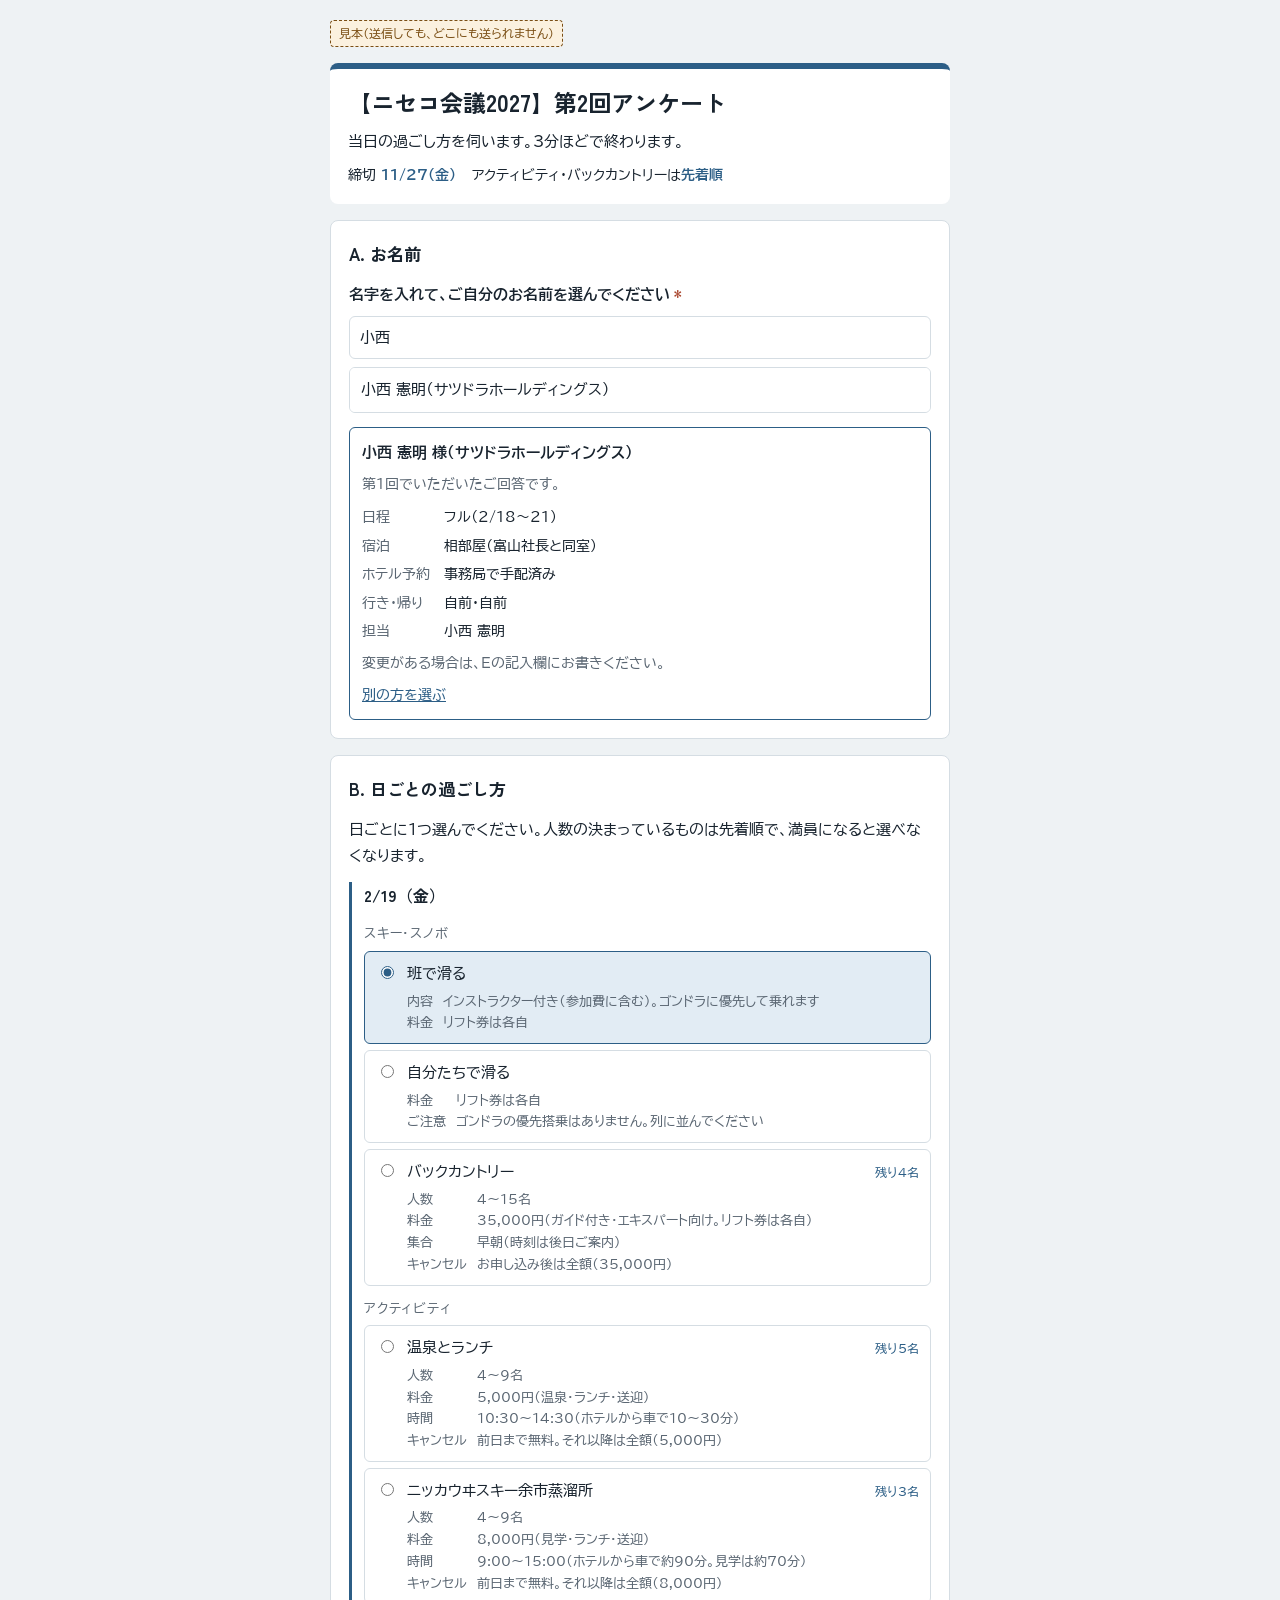
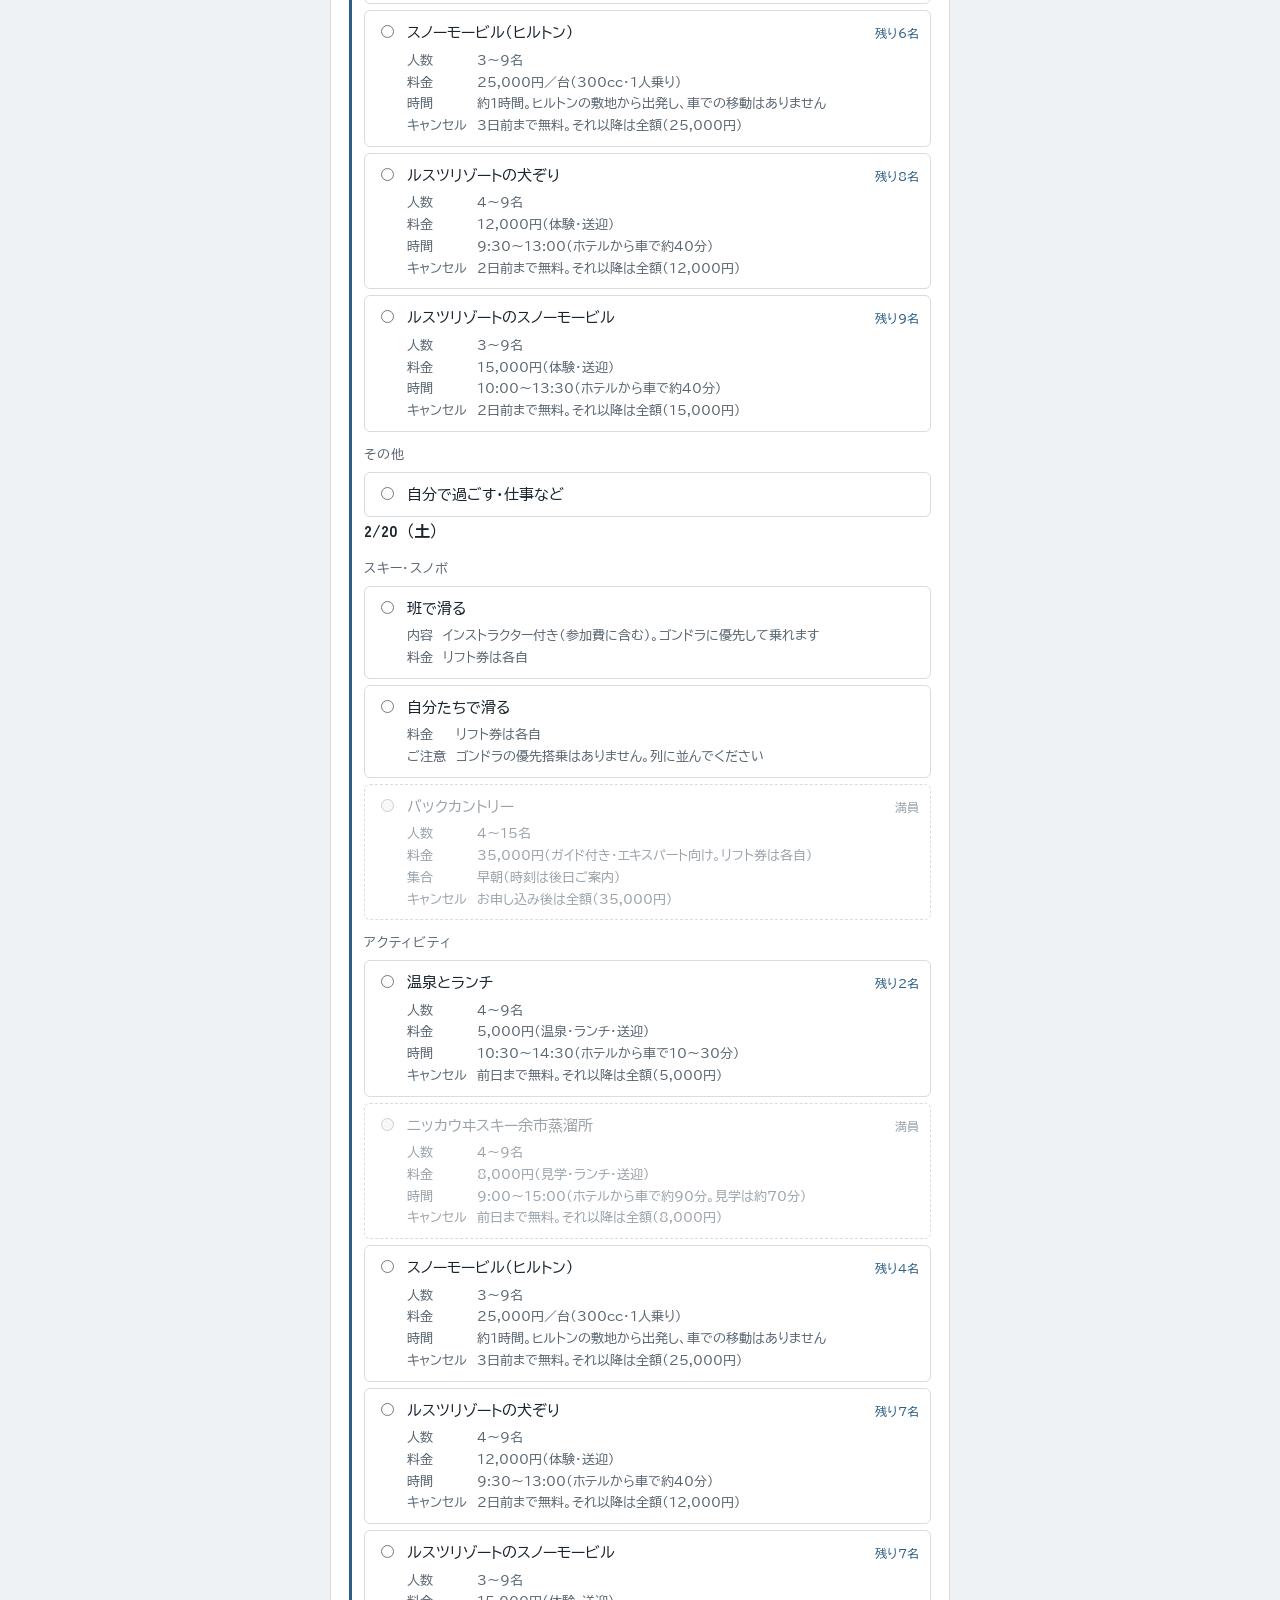
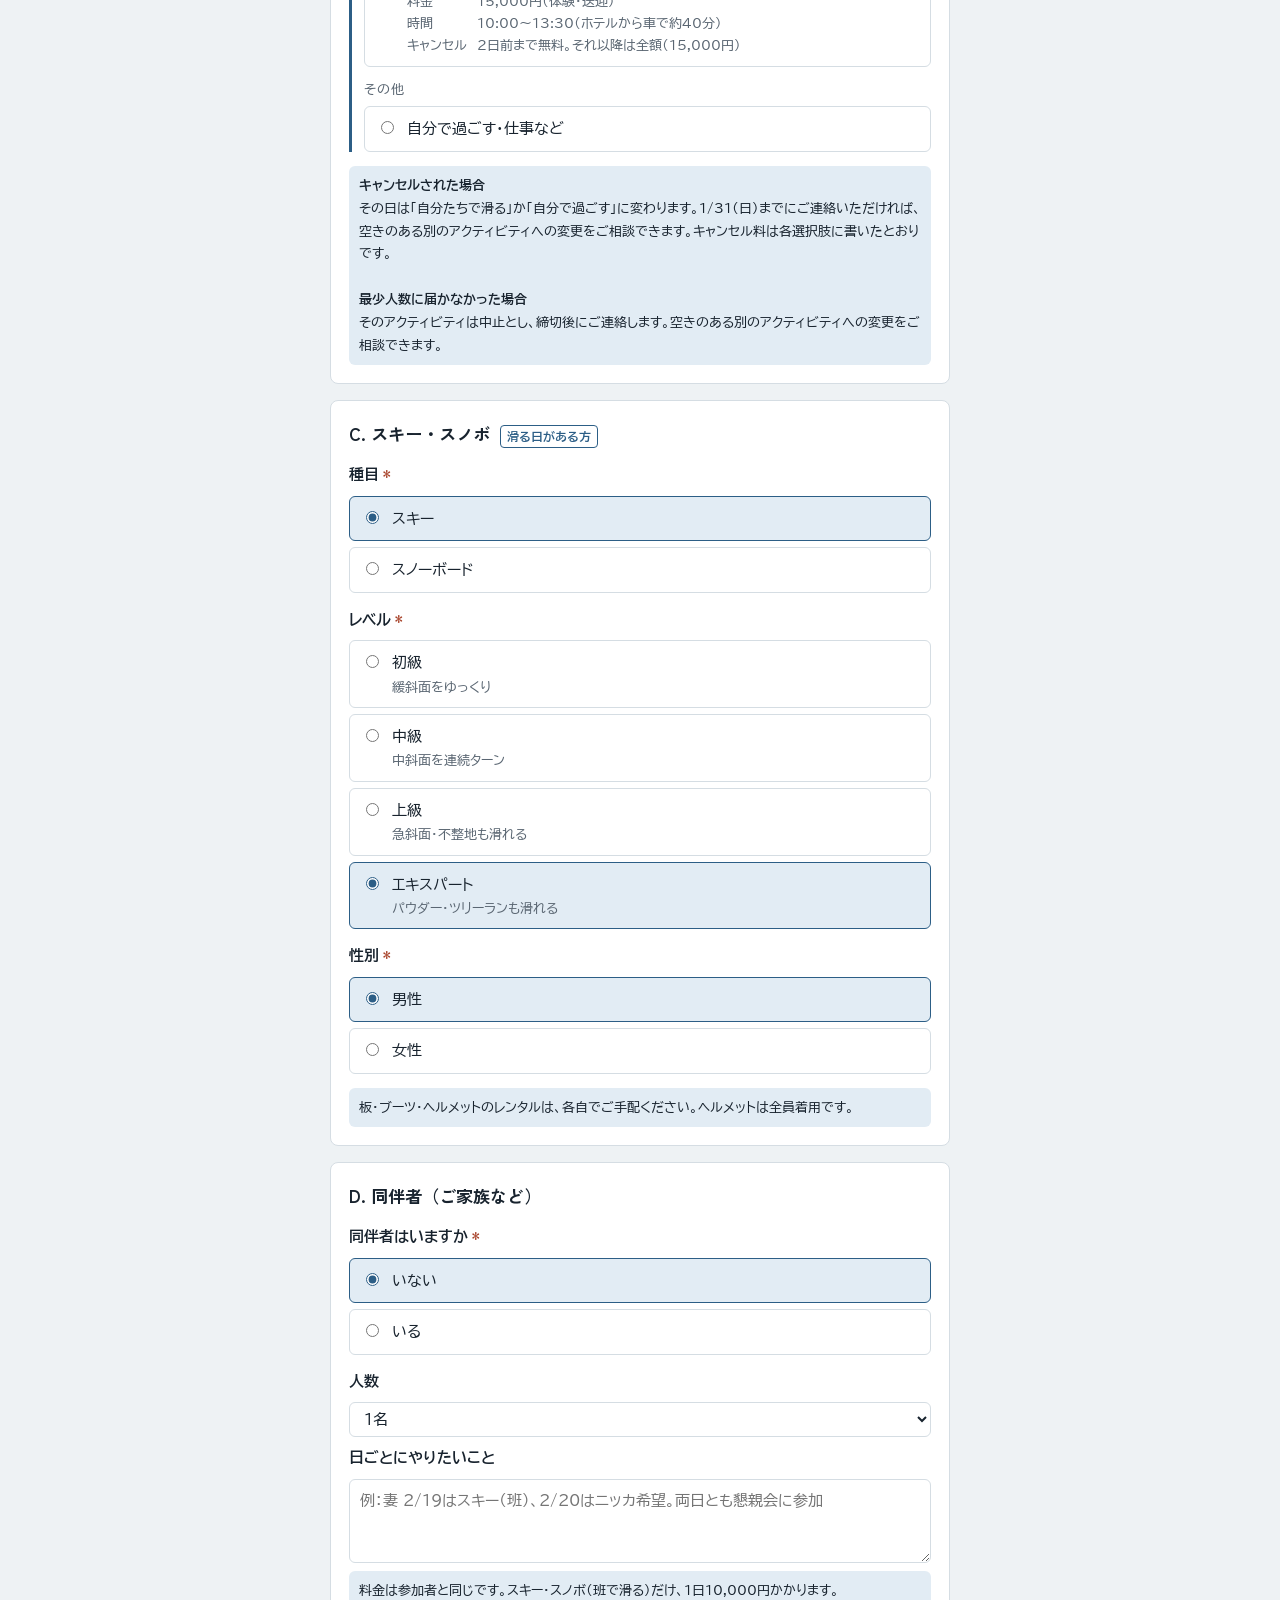
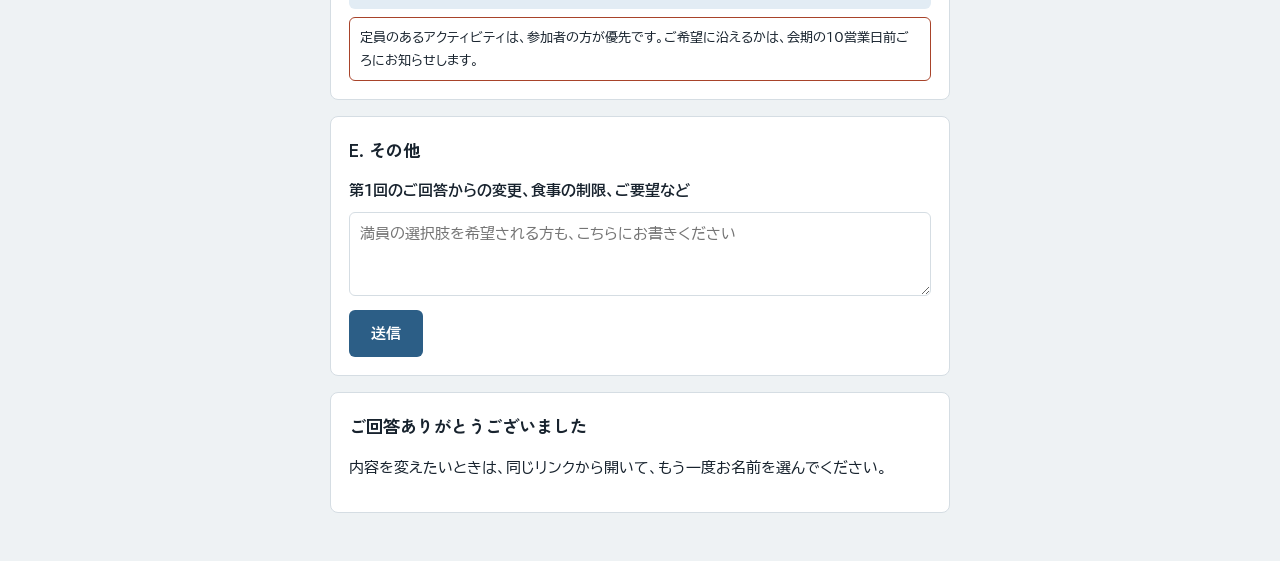
==== review-f63ba6be/index.html @ 718f4ce5 "review: 第2回アンケートの見本" ====
<!doctype html>
<html lang="ja">
<head>
<meta charset="utf-8">
<meta name="viewport" content="width=device-width,initial-scale=1,viewport-fit=cover">
<meta name="robots" content="noindex,nofollow">
<title>ニセコ会議2027 第2回アンケート試作</title>
<link rel="preconnect" href="https://fonts.googleapis.com">
<link rel="stylesheet" href="https://fonts.googleapis.com/css2?family=BIZ+UDPGothic:wght@400;700&family=Zen+Kaku+Gothic+New:wght@700;900&display=swap">
<style>
/* Layout: 1カラムのスマホ向けフォーム（メッセンジャーのリンクから開く想定） */
:root{
  --bg:#EEF2F4; --card:#FFFFFF; --ink:#18232E; --muted:#5A6672; --line:#D5DDE3;
  --accent:#2C5E86; --accent-soft:#E2ECF4; --mock:#7A4E14; --mock-soft:#FBF1DF; --full:#9AA3AB; --warn:#A8432A;
  --display:"Zen Kaku Gothic New","Hiragino Kaku Gothic ProN","Yu Gothic",sans-serif;
  --body:"BIZ UDPGothic","Hiragino Kaku Gothic ProN","Yu Gothic",Meiryo,sans-serif;
}
@media (prefers-color-scheme: dark){:root:not([data-theme="light"]){
  --bg:#10171D; --card:#18222B; --ink:#E7EDF2; --muted:#9AA8B4; --line:#2C3A46;
  --accent:#7FB0D8; --accent-soft:#1E3346; --mock:#E2B46C; --mock-soft:#2E2618; --full:#5D6872; --warn:#E58B72; color-scheme:dark}}
:root[data-theme="dark"]{
  --bg:#10171D; --card:#18222B; --ink:#E7EDF2; --muted:#9AA8B4; --line:#2C3A46;
  --accent:#7FB0D8; --accent-soft:#1E3346; --mock:#E2B46C; --mock-soft:#2E2618; --full:#5D6872; --warn:#E58B72; color-scheme:dark}
body{margin:0;background:var(--bg);color:var(--ink);font-family:var(--body);font-size:15px;line-height:1.7;
  padding-left:max(16px,env(safe-area-inset-left,0px));padding-right:max(16px,env(safe-area-inset-right,0px));padding-block:20px 48px}
.wrap{max-width:620px;margin:0 auto;display:flex;flex-direction:column;gap:16px}
h1,h2,h3{font-family:var(--display);text-wrap:balance;margin:0}
h1{font-size:1.45rem;line-height:1.35}
h2{font-size:1.08rem;display:flex;gap:10px;align-items:baseline;flex-wrap:wrap}
h2 .tag{font-family:var(--body);font-size:.78rem;color:var(--accent);border:1px solid var(--accent);border-radius:4px;padding:0 6px}
p{margin:0}
.muted{color:var(--muted);font-size:.88rem}
.badge{align-self:flex-start;font-size:.78rem;color:var(--mock);background:var(--mock-soft);border:1px dashed var(--mock);border-radius:4px;padding:2px 8px}
.head{background:var(--card);border-top:6px solid var(--accent);border-radius:8px;padding:18px 18px 16px;display:flex;flex-direction:column;gap:10px}
.facts{display:flex;flex-wrap:wrap;gap:6px 16px;font-size:.88rem}
.facts b{color:var(--accent)}
.sec{background:var(--card);border-radius:8px;padding:18px;display:flex;flex-direction:column;gap:14px;border:1px solid var(--line)}
.q{display:flex;flex-direction:column;gap:8px}
.q>label,.q>.ql{font-weight:700}
.req{color:var(--warn);margin-left:4px}
select,input[type=text],textarea{font:inherit;color:var(--ink);background:var(--card);border:1px solid var(--line);border-radius:6px;padding:8px 10px;width:100%;box-sizing:border-box}
textarea{min-height:84px;resize:vertical}
.opts{display:flex;flex-direction:column;gap:6px}
.opt{display:flex;gap:10px;align-items:flex-start;border:1px solid var(--line);border-radius:6px;padding:9px 11px;cursor:pointer}
.opt input{margin-top:5px;accent-color:var(--accent);flex:none}
.opt:has(input:checked){border-color:var(--accent);background:var(--accent-soft)}
.opt .t{display:flex;flex-direction:column;min-width:0;flex:1}
.opt .name{display:flex;justify-content:space-between;gap:10px;align-items:baseline}
.opt .s{font-size:.82rem;color:var(--muted)}
.opt dl{display:grid;grid-template-columns:max-content 1fr;gap:0 10px;margin:4px 0 0;font-size:.8rem;color:var(--muted);font-variant-numeric:tabular-nums}
.opt dt{white-space:nowrap} .opt dd{margin:0}
.opt.full{color:var(--full);cursor:not-allowed;border-style:dashed}
.opt.full .s,.opt.full dl{color:var(--full)}
.left{font-variant-numeric:tabular-nums;font-size:.78rem;color:var(--accent);white-space:nowrap}
.full .left{color:var(--full)}
.grp{font-size:.8rem;color:var(--muted);letter-spacing:.06em;margin-top:6px}
.day{border-left:3px solid var(--accent);padding-left:12px;display:flex;flex-direction:column;gap:8px}
.day h3{font-size:1rem}
.note{font-size:.84rem;background:var(--accent-soft);border-radius:6px;padding:8px 10px}
.note.warn{background:transparent;border:1px solid var(--warn)}
.sugg{display:flex;flex-direction:column;border:1px solid var(--line);border-radius:6px;overflow:hidden}
.sugg button{font:inherit;text-align:left;background:var(--card);color:var(--ink);border:0;border-bottom:1px solid var(--line);padding:9px 11px;cursor:pointer}
.sugg button:last-child{border-bottom:0}
.sugg button:hover{background:var(--accent-soft)}
.card1{border:1px solid var(--accent);border-radius:6px;padding:12px;display:flex;flex-direction:column;gap:8px}
.card1 dl{display:grid;grid-template-columns:max-content 1fr;gap:4px 14px;margin:0;font-size:.9rem}
.card1 dt{color:var(--muted)} .card1 dd{margin:0}
.btn{font:inherit;font-weight:700;background:var(--accent);color:var(--card);border:0;border-radius:6px;padding:11px 22px;cursor:pointer;align-self:flex-start}
.link{font:inherit;font-size:.85rem;background:none;border:0;color:var(--accent);text-decoration:underline;padding:0;cursor:pointer;align-self:flex-start}
.btn:focus-visible,.link:focus-visible,.sugg button:focus-visible,.opt:focus-within{outline:2px solid var(--accent);outline-offset:2px}
.done ul{margin:0;padding-left:1.2em}
</style>

</head>
<body>
<div class="wrap">
<span class="badge">見本（送信しても、どこにも送られません）</span>

<form id="f" novalidate class="wrap" style="width:100%">

  <header class="head">
    <h1>【ニセコ会議2027】第2回アンケート</h1>
    <p>当日の過ごし方を伺います。3分ほどで終わります。</p>
    <div class="facts">
      <span>締切 <b>11/27（金）</b></span>
      <span>アクティビティ・バックカントリーは<b>先着順</b></span>
    </div>
  </header>

  <!-- A -->
  <section class="sec" aria-labelledby="hA">
    <h2 id="hA">A. お名前</h2>
    <div class="q" id="findBox">
      <label for="whoq">名字を入れて、ご自分のお名前を選んでください<span class="req">*</span></label>
      <input type="text" id="whoq" value="小西" autocomplete="off">
      <div class="sugg" id="sugg">
        <button type="button" id="pickMe">小西 憲明（サツドラホールディングス）</button>
      </div>
    </div>
    <div class="card1" id="me" hidden>
      <strong>小西 憲明 様（サツドラホールディングス）</strong>
      <p class="muted">第1回でいただいたご回答です。</p>
      <dl>
        <dt>日程</dt><dd>フル（2/18〜21）</dd>
        <dt>宿泊</dt><dd>相部屋（富山社長と同室）</dd>
        <dt>ホテル予約</dt><dd>事務局で手配済み</dd>
        <dt>行き・帰り</dt><dd>自前・自前</dd>
        <dt>担当</dt><dd>小西 憲明</dd>
      </dl>
      <p class="muted">変更がある場合は、Eの記入欄にお書きください。</p>
      <button type="button" class="link" id="notMe">別の方を選ぶ</button>
    </div>
  </section>

  <!-- B -->
  <section class="sec" aria-labelledby="hB">
    <h2 id="hB">B. 日ごとの過ごし方</h2>
    <p>日ごとに1つ選んでください。人数の決まっているものは先着順で、満員になると選べなくなります。</p>
    <div id="days"></div>
    <div class="note">
      <strong>キャンセルされた場合</strong><br>
      その日は「自分たちで滑る」か「自分で過ごす」に変わります。1/31（日）までにご連絡いただければ、空きのある別のアクティビティへの変更をご相談できます。キャンセル料は各選択肢に書いたとおりです。<br><br><strong>最少人数に届かなかった場合</strong><br>そのアクティビティは中止とし、締切後にご連絡します。空きのある別のアクティビティへの変更をご相談できます。
    </div>
  </section>

  <!-- C -->
  <section class="sec" id="secC" aria-labelledby="hC">
    <h2 id="hC">C. スキー・スノボ <span class="tag">滑る日がある方</span></h2>
    <div class="q">
      <span class="ql" id="ql-kind">種目<span class="req">*</span></span>
      <div class="opts" role="radiogroup" aria-labelledby="ql-kind">
        <label class="opt"><input type="radio" name="kind" checked><span class="t">スキー</span></label>
        <label class="opt"><input type="radio" name="kind"><span class="t">スノーボード</span></label>
      </div>
    </div>
    <div class="q">
      <span class="ql" id="ql-lv">レベル<span class="req">*</span></span>
      <div class="opts" role="radiogroup" aria-labelledby="ql-lv">
        <label class="opt"><input type="radio" name="lv"><span class="t">初級<span class="s">緩斜面をゆっくり</span></span></label>
        <label class="opt"><input type="radio" name="lv"><span class="t">中級<span class="s">中斜面を連続ターン</span></span></label>
        <label class="opt"><input type="radio" name="lv"><span class="t">上級<span class="s">急斜面・不整地も滑れる</span></span></label>
        <label class="opt"><input type="radio" name="lv" checked><span class="t">エキスパート<span class="s">パウダー・ツリーランも滑れる</span></span></label>
      </div>
    </div>
    <div class="q">
      <span class="ql" id="ql-sex">性別<span class="req">*</span></span>
      <div class="opts" role="radiogroup" aria-labelledby="ql-sex">
        <label class="opt"><input type="radio" name="sex" checked><span class="t">男性</span></label>
        <label class="opt"><input type="radio" name="sex"><span class="t">女性</span></label>
      </div>
    </div>
    <p class="note">板・ブーツ・ヘルメットのレンタルは、各自でご手配ください。ヘルメットは全員着用です。</p>
  </section>

  <!-- D -->
  <section class="sec" aria-labelledby="hD">
    <h2 id="hD">D. 同伴者（ご家族など）</h2>
    <div class="q">
      <span class="ql" id="ql-fam">同伴者はいますか<span class="req">*</span></span>
      <div class="opts" role="radiogroup" aria-labelledby="ql-fam">
        <label class="opt"><input type="radio" name="fam" value="no" checked><span class="t">いない</span></label>
        <label class="opt"><input type="radio" name="fam" value="yes"><span class="t">いる</span></label>
      </div>
    </div>
    <div id="famBox" class="q" hidden>
      <label for="famN">人数</label>
      <select id="famN"><option>1名</option><option>2名</option><option>3名以上</option></select>
      <label for="famWish">日ごとにやりたいこと</label>
      <textarea id="famWish" placeholder="例：妻 2/19はスキー（班）、2/20はニッカ希望。両日とも懇親会に参加"></textarea>
      <div class="note">料金は参加者と同じです。スキー・スノボ（班で滑る）だけ、1日10,000円かかります。</div>
      <div class="note warn">定員のあるアクティビティは、参加者の方が優先です。ご希望に沿えるかは、会期の10営業日前ごろにお知らせします。</div>
    </div>
  </section>

  <!-- E -->
  <section class="sec" aria-labelledby="hE">
    <h2 id="hE">E. その他</h2>
    <div class="q">
      <label for="memo">第1回のご回答からの変更、食事の制限、ご要望など</label>
      <textarea id="memo" placeholder="満員の選択肢を希望される方も、こちらにお書きください"></textarea>
    </div>
    <button class="btn" type="submit">送信</button>
  </section>

  <section class="sec done" id="done" hidden aria-live="polite">
    <h2>ご回答ありがとうございました</h2>
    <p>内容を変えたいときは、同じリンクから開いて、もう一度お名前を選んでください。</p>
    <ul id="sum"></ul>
  </section>

</form>
</div>

<script>
(function(){
  const ACT=[
    {id:'team',g:'スキー・スノボ',t:'班で滑る',ski:true,info:[['内容','インストラクター付き（参加費に含む）。ゴンドラに優先して乗れます'],['料金','リフト券は各自']]},
    {id:'self',g:'スキー・スノボ',t:'自分たちで滑る',ski:true,info:[['料金','リフト券は各自'],['ご注意','ゴンドラの優先搭乗はありません。列に並んでください']]},
    {id:'bc',g:'スキー・スノボ',t:'バックカントリー',cap:15,min:4,ski:true,info:[['料金','35,000円（ガイド付き・エキスパート向け。リフト券は各自）'],['集合','早朝（時刻は後日ご案内）'],['キャンセル','お申し込み後は全額（35,000円）']]},
    {id:'onsen',g:'アクティビティ',t:'温泉とランチ',cap:9,min:4,info:[['料金','5,000円（温泉・ランチ・送迎）'],['時間','10:30〜14:30（ホテルから車で10〜30分）'],['キャンセル','前日まで無料。それ以降は全額（5,000円）']]},
    {id:'nikka',g:'アクティビティ',t:'ニッカウヰスキー余市蒸溜所',cap:9,min:4,info:[['料金','8,000円（見学・ランチ・送迎）'],['時間','9:00〜15:00（ホテルから車で約90分。見学は約70分）'],['キャンセル','前日まで無料。それ以降は全額（8,000円）']]},
    {id:'sm',g:'アクティビティ',t:'スノーモービル（ヒルトン）',cap:9,min:3,info:[['料金','25,000円／台（300cc・1人乗り）'],['時間','約1時間。ヒルトンの敷地から出発し、車での移動はありません'],['キャンセル','3日前まで無料。それ以降は全額（25,000円）']]},
    {id:'dog',g:'アクティビティ',t:'ルスツリゾートの犬ぞり',cap:9,min:4,info:[['料金','12,000円（体験・送迎）'],['時間','9:30〜13:00（ホテルから車で約40分）'],['キャンセル','2日前まで無料。それ以降は全額（12,000円）']]},
    {id:'rsm',g:'アクティビティ',t:'ルスツリゾートのスノーモービル',cap:9,min:3,info:[['料金','15,000円（体験・送迎）'],['時間','10:00〜13:30（ホテルから車で約40分）'],['キャンセル','2日前まで無料。それ以降は全額（15,000円）']]},
    {id:'free',g:'その他',t:'自分で過ごす・仕事など',info:[]}
  ];
  // 見本として表示する申込人数（実際は申し込みのたびに数え直す）
  const TAKEN={'19':{bc:11,onsen:4,nikka:6,sm:3,dog:1,rsm:0},'20':{bc:15,onsen:7,nikka:9,sm:5,dog:2,rsm:2}};
  const DAYS={'19':'2/19（金）','20':'2/20（土）'};
  const pick={'19':'team','20':'bc'};
  const esc=s=>s.replace(/[&<>"]/g,c=>({'&':'&amp;','<':'&lt;','>':'&gt;','"':'&quot;'}[c]));
  const daysEl=document.getElementById('days');

  function render(){
    daysEl.innerHTML='';
    ['19','20'].forEach(d=>{
      const box=document.createElement('div');box.className='day';
      box.innerHTML='<h3>'+DAYS[d]+'</h3>';
      const opts=document.createElement('div');opts.className='opts';opts.setAttribute('role','radiogroup');opts.setAttribute('aria-label',DAYS[d]+'の過ごし方');
      let last='';
      ACT.forEach(a=>{
        if(a.g!==last){const g=document.createElement('div');g.className='grp';g.textContent=a.g;opts.appendChild(g);last=a.g;}
        const left=a.cap?a.cap-(TAKEN[d][a.id]||0):null;
        const full=left!==null&&left<=0;
        if(full&&pick[d]===a.id)pick[d]='team';
        const l=document.createElement('label');l.className='opt'+(full?' full':'');
        l.innerHTML='<input type="radio" name="day'+d+'" id="d'+d+'-'+a.id+'" value="'+a.id+'"'+(full?' disabled':'')+(pick[d]===a.id?' checked':'')+'>'+
          '<span class="t"><span class="name"><span>'+esc(a.t)+'</span>'+(a.cap?'<span class="left">'+(full?'満員':'残り'+left+'名')+'</span>':'')+'</span>'+
          ((a.info.length||a.cap)?'<dl>'+(a.cap?'<dt>人数</dt><dd>'+a.min+'〜'+a.cap+'名</dd>':'')+a.info.map(([k,v])=>'<dt>'+k+'</dt><dd>'+esc(v)+'</dd>').join('')+'</dl>':'')+'</span>';
        opts.appendChild(l);
      });
      box.appendChild(opts);daysEl.appendChild(box);
    });
    daysEl.querySelectorAll('input').forEach(i=>i.addEventListener('change',e=>{pick[e.target.name.slice(3)]=e.target.value;skiRule();}));
    skiRule();
  }
  function skiRule(){
    const any=['19','20'].some(d=>ACT.find(a=>a.id===pick[d]).ski);
    document.getElementById('secC').hidden=!any;
  }
  document.querySelectorAll('input[name=fam]').forEach(i=>i.addEventListener('change',()=>{
    document.getElementById('famBox').hidden=document.querySelector('input[name=fam]:checked').value!=='yes';}));

  const findBox=document.getElementById('findBox'),me=document.getElementById('me');
  document.getElementById('pickMe').addEventListener('click',()=>{findBox.hidden=true;me.hidden=false;});
  document.getElementById('notMe').addEventListener('click',()=>{findBox.hidden=false;me.hidden=true;});
  document.getElementById('whoq').addEventListener('input',e=>{
    document.getElementById('sugg').hidden=!'小西'.startsWith(e.target.value.trim())||!e.target.value.trim();});

  document.getElementById('f').addEventListener('submit',e=>{
    e.preventDefault();
    const sum=document.getElementById('sum');sum.innerHTML='';
    const add=t=>{const li=document.createElement('li');li.textContent=t;sum.appendChild(li);};
    add('お名前：'+(me.hidden?'（未選択）':'小西 憲明（サツドラホールディングス）'));
    ['19','20'].forEach(d=>add(DAYS[d]+'：'+ACT.find(a=>a.id===pick[d]).t));
    if(!document.getElementById('secC').hidden){
      const t=n=>{const c=document.querySelector('input[name='+n+']:checked');return c?c.closest('label').querySelector('.t').firstChild.textContent:'未選択';};
      add('スキー・スノボ：'+t('kind')+'・'+t('lv')+'・'+t('sex'));
    }
    add('同伴者：'+(document.querySelector('input[name=fam]:checked').value==='yes'?document.getElementById('famN').value:'なし'));
    const done=document.getElementById('done');done.hidden=false;done.scrollIntoView({behavior:'smooth',block:'start'});
  });
  render();
})();
</script>

</body>
</html>
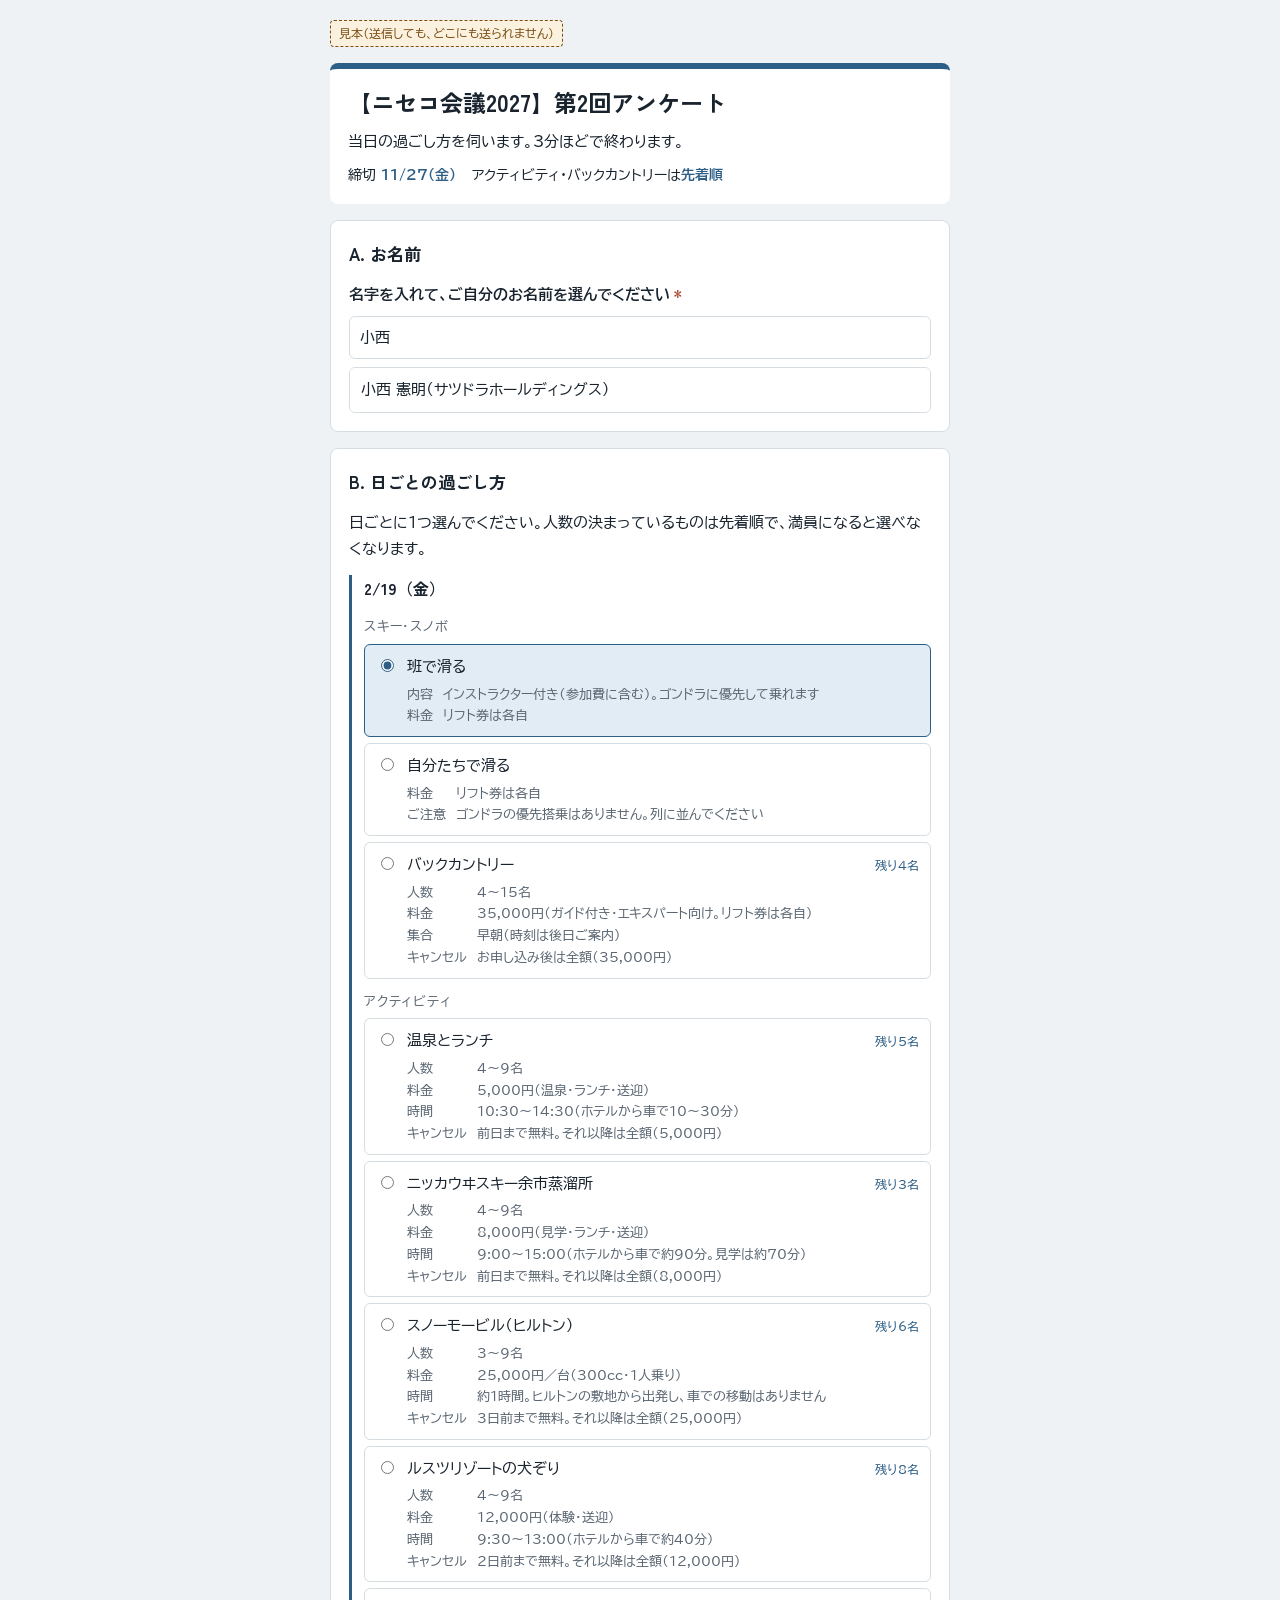
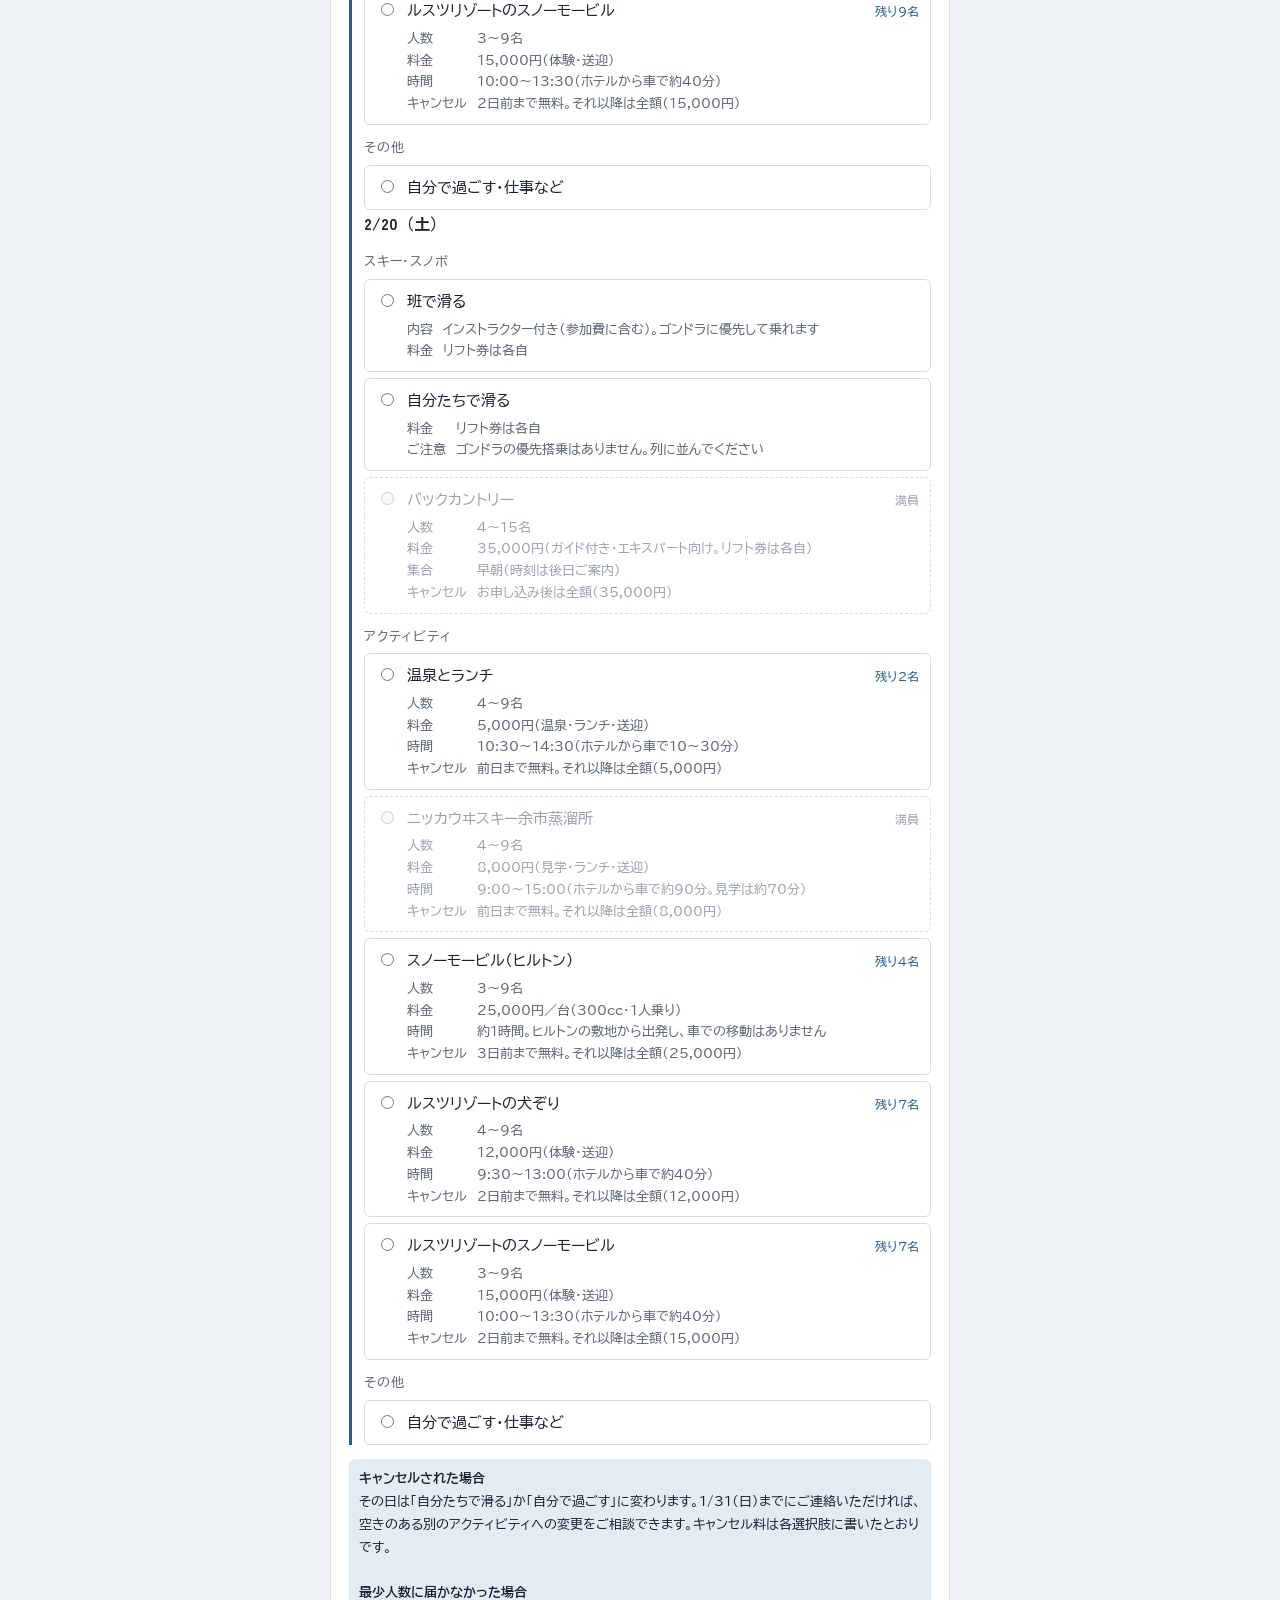
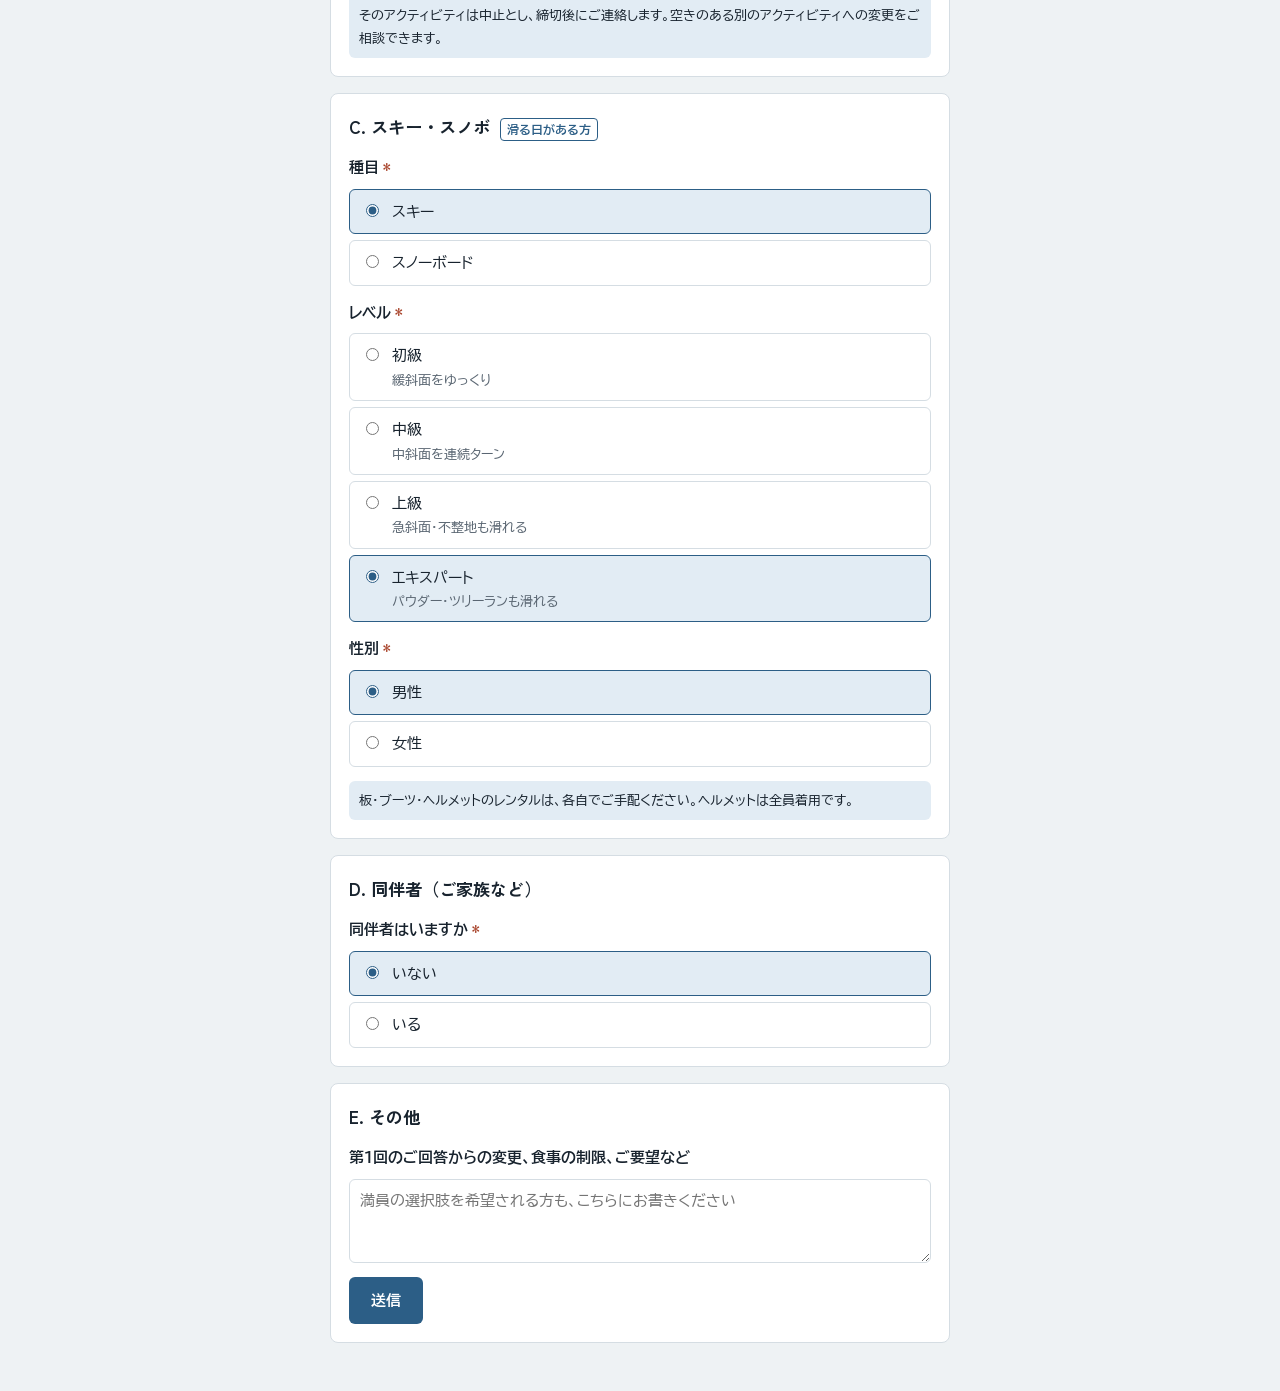
==== commit 6c7b5dec: "review: hidden の表示を修正" ====
--- a/review-f63ba6be/index.html
+++ b/review-f63ba6be/index.html
@@ -8,6 +8,7 @@
 <link rel="preconnect" href="https://fonts.googleapis.com">
 <link rel="stylesheet" href="https://fonts.googleapis.com/css2?family=BIZ+UDPGothic:wght@400;700&family=Zen+Kaku+Gothic+New:wght@700;900&display=swap">
 <style>
+[hidden]{display:none!important}
 /* Layout: 1カラムのスマホ向けフォーム（メッセンジャーのリンクから開く想定） */
 :root{
   --bg:#EEF2F4; --card:#FFFFFF; --ink:#18232E; --muted:#5A6672; --line:#D5DDE3;
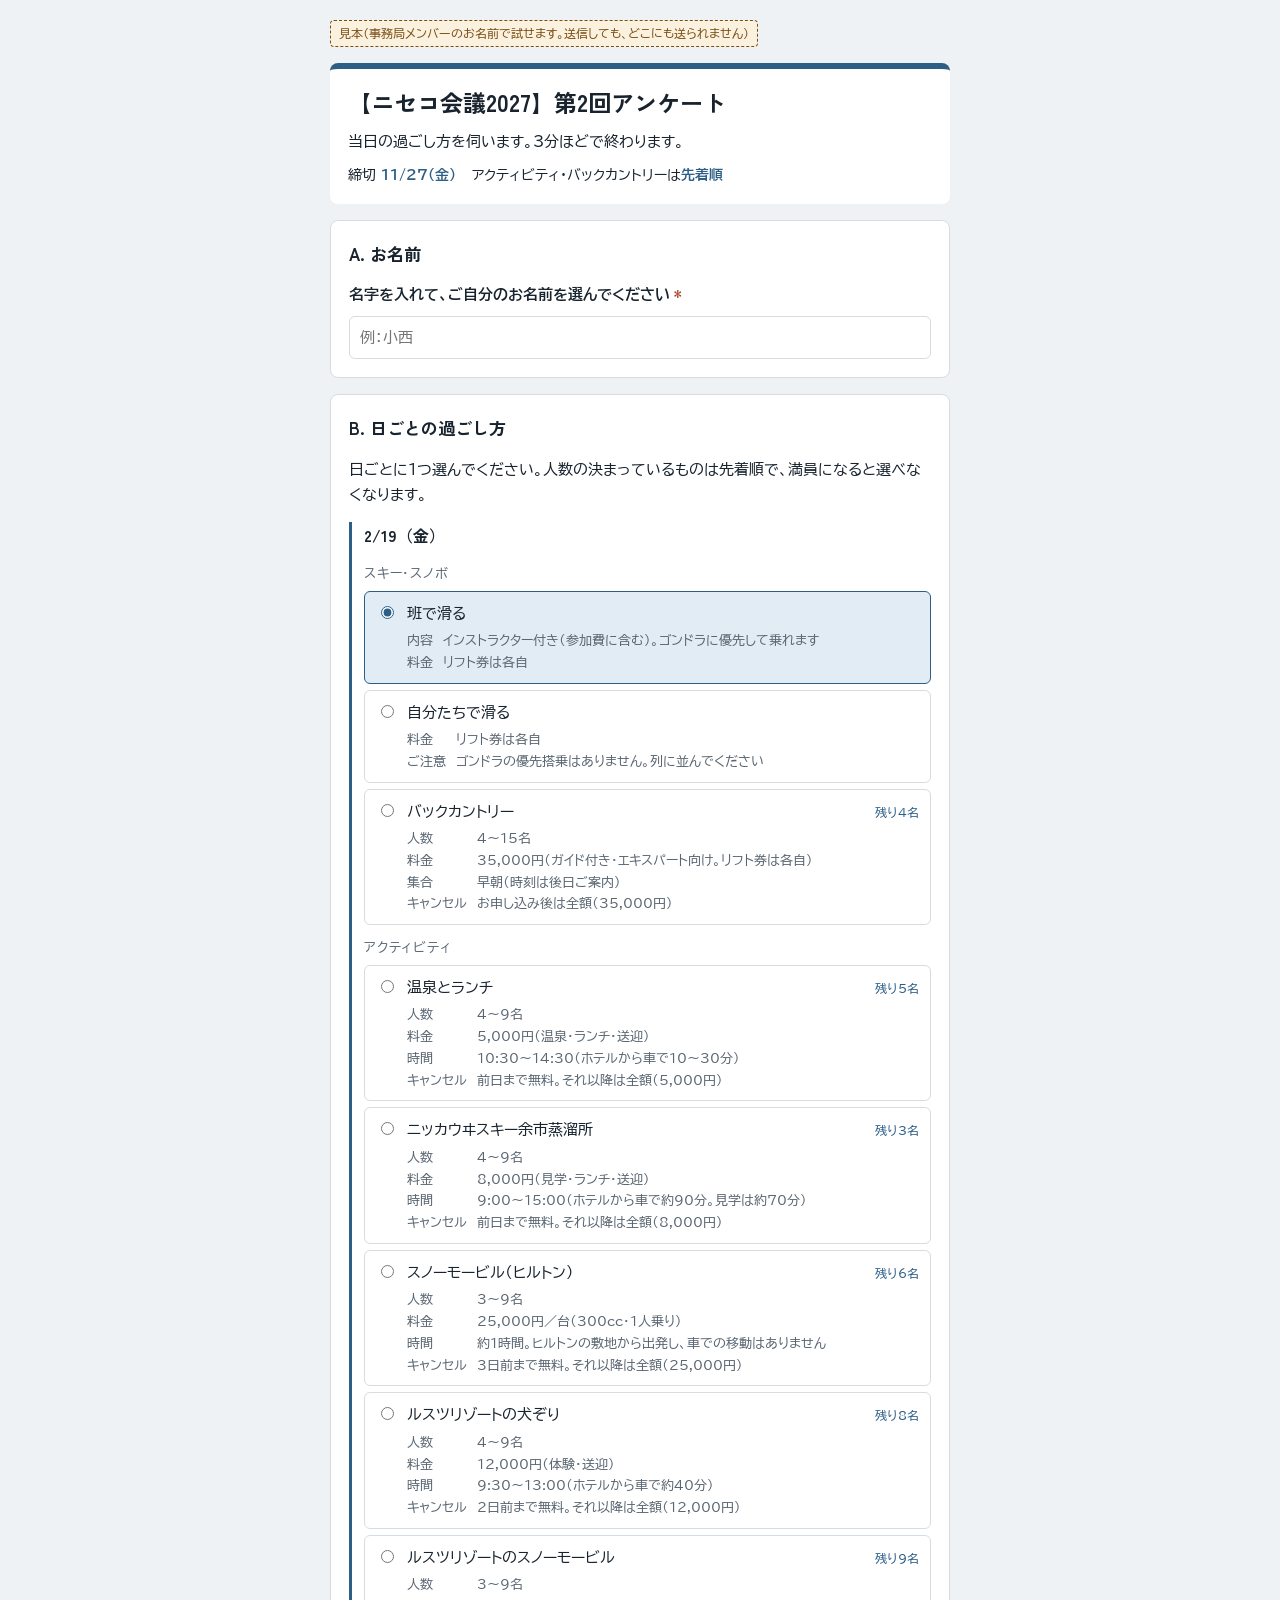
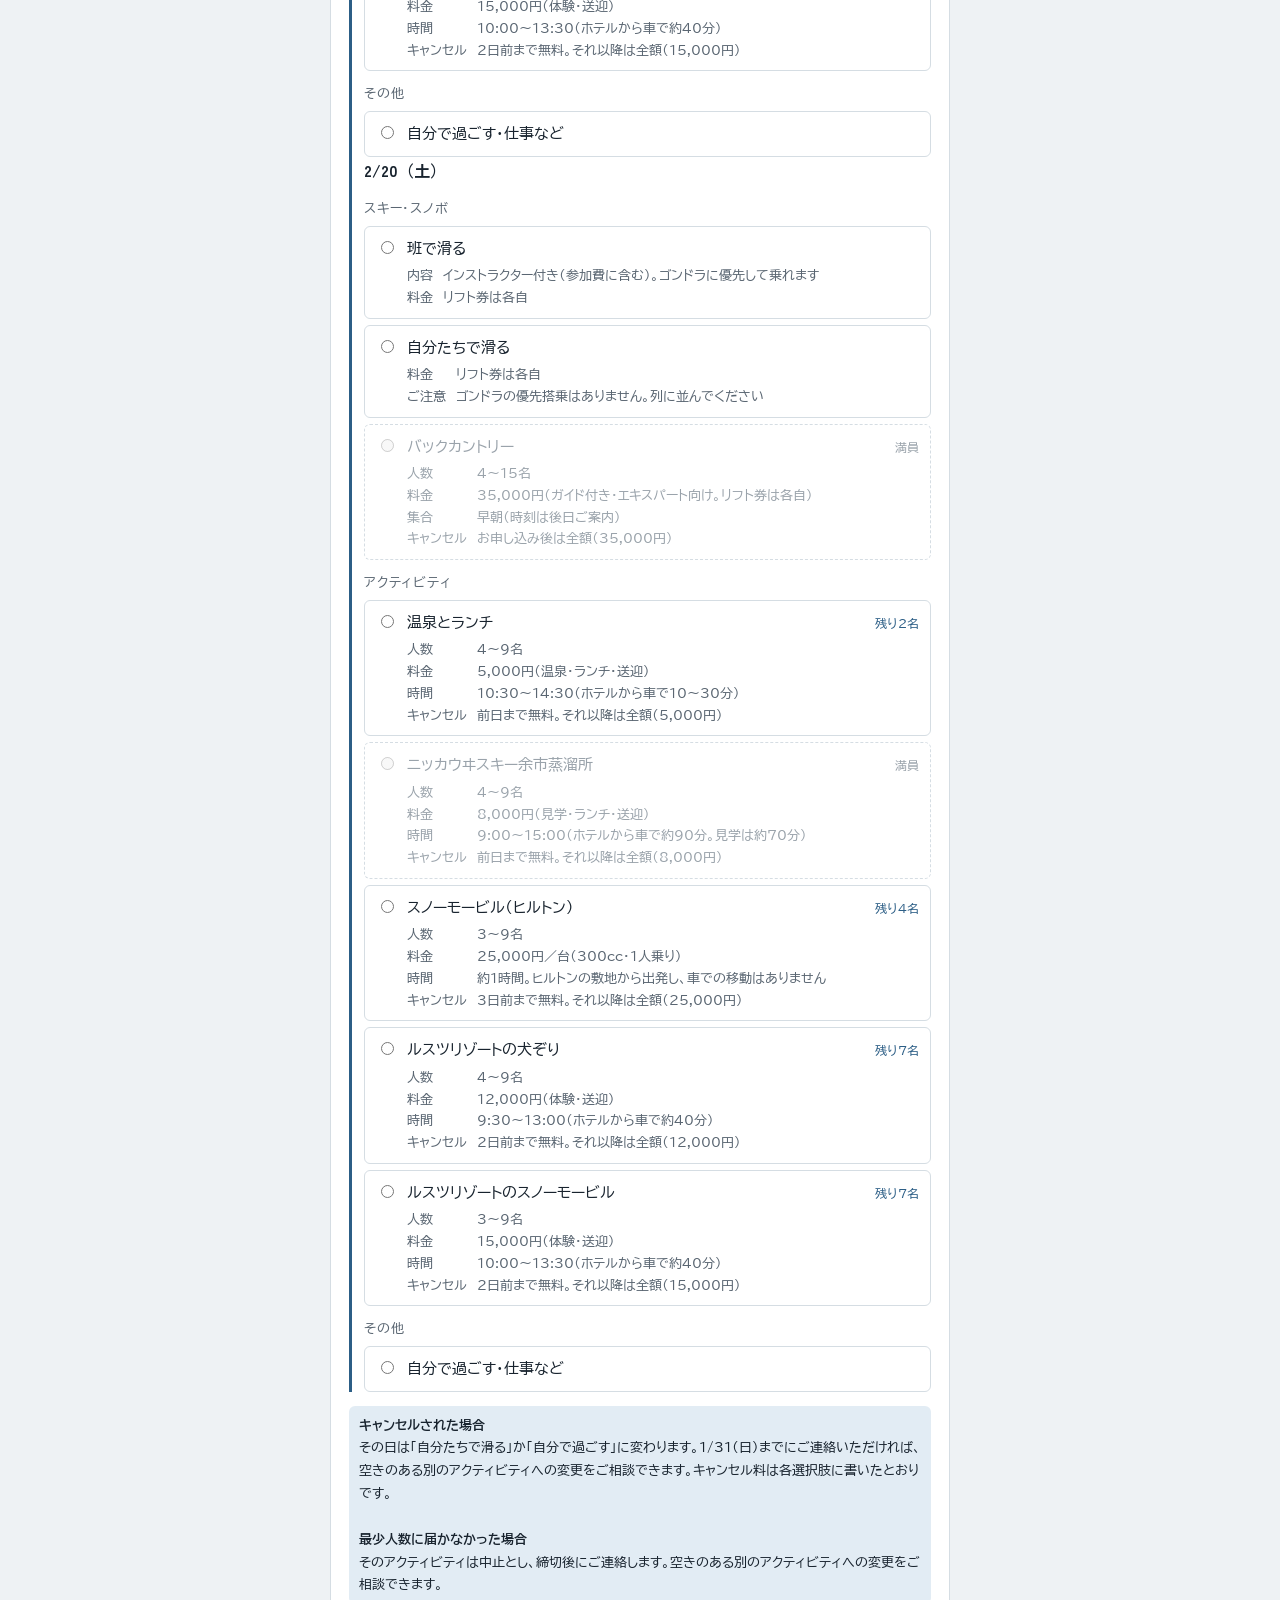
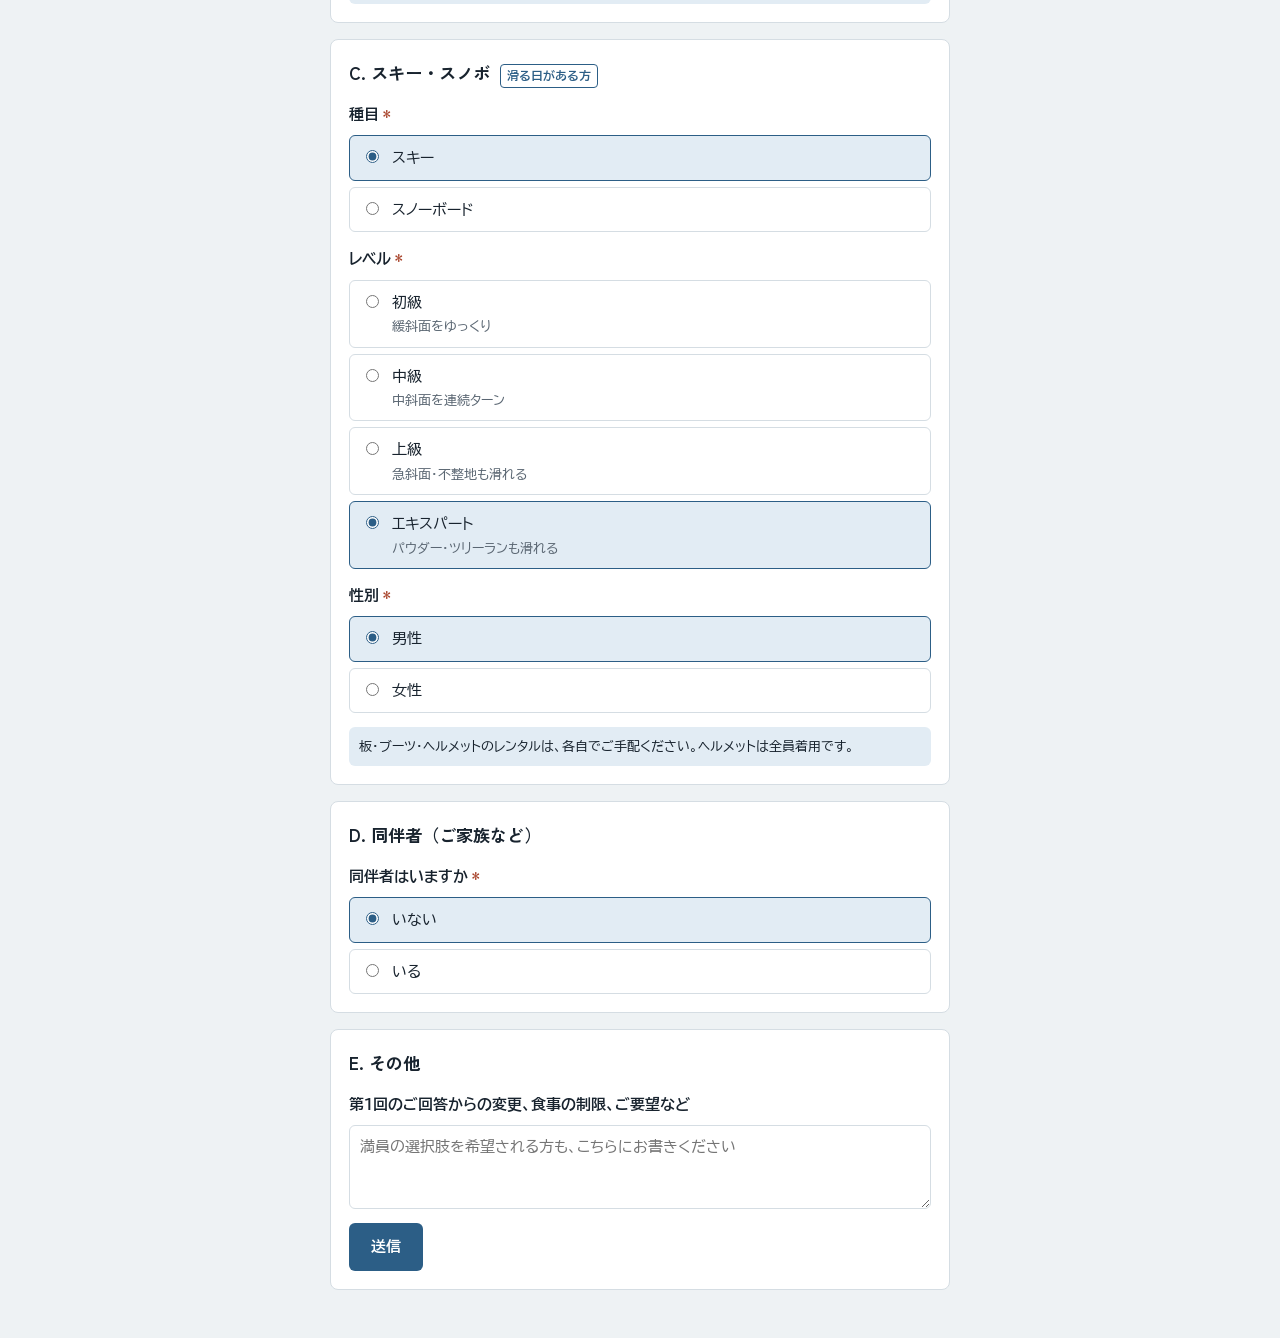
==== commit 83b38aa1: "review: 事務局メンバーで試せるように" ====
--- a/review-f63ba6be/index.html
+++ b/review-f63ba6be/index.html
@@ -75,7 +75,7 @@
 </head>
 <body>
 <div class="wrap">
-<span class="badge">見本（送信しても、どこにも送られません）</span>
+<span class="badge">見本（事務局メンバーのお名前で試せます。送信しても、どこにも送られません）</span>
 
 <form id="f" novalidate class="wrap" style="width:100%">
 
@@ -93,21 +93,13 @@
     <h2 id="hA">A. お名前</h2>
     <div class="q" id="findBox">
       <label for="whoq">名字を入れて、ご自分のお名前を選んでください<span class="req">*</span></label>
-      <input type="text" id="whoq" value="小西" autocomplete="off">
-      <div class="sugg" id="sugg">
-        <button type="button" id="pickMe">小西 憲明（サツドラホールディングス）</button>
-      </div>
+      <input type="text" id="whoq" autocomplete="off" placeholder="例：小西">
+      <div class="sugg" id="sugg" hidden></div>
     </div>
     <div class="card1" id="me" hidden>
-      <strong>小西 憲明 様（サツドラホールディングス）</strong>
-      <p class="muted">第1回でいただいたご回答です。</p>
-      <dl>
-        <dt>日程</dt><dd>フル（2/18〜21）</dd>
-        <dt>宿泊</dt><dd>相部屋（富山社長と同室）</dd>
-        <dt>ホテル予約</dt><dd>事務局で手配済み</dd>
-        <dt>行き・帰り</dt><dd>自前・自前</dd>
-        <dt>担当</dt><dd>小西 憲明</dd>
-      </dl>
+      <strong id="meName"></strong>
+      <p class="muted" id="meLead"></p>
+      <dl id="meDl"></dl>
       <p class="muted">変更がある場合は、Eの記入欄にお書きください。</p>
       <button type="button" class="link" id="notMe">別の方を選ぶ</button>
     </div>
@@ -215,7 +207,7 @@
   function render(){
     daysEl.innerHTML='';
     ['19','20'].forEach(d=>{
-      const box=document.createElement('div');box.className='day';
+      const box=document.createElement('div');box.className='day';box.dataset.d=d;
       box.innerHTML='<h3>'+DAYS[d]+'</h3>';
       const opts=document.createElement('div');opts.className='opts';opts.setAttribute('role','radiogroup');opts.setAttribute('aria-label',DAYS[d]+'の過ごし方');
       let last='';
@@ -236,24 +228,42 @@
     skiRule();
   }
   function skiRule(){
-    const any=['19','20'].some(d=>ACT.find(a=>a.id===pick[d]).ski);
+    const any=['19','20'].filter(d=>{const el=document.querySelector('.day[data-d="'+d+'"]');return !el||!el.hidden;}).some(d=>ACT.find(a=>a.id===pick[d]).ski);
     document.getElementById('secC').hidden=!any;
   }
   document.querySelectorAll('input[name=fam]').forEach(i=>i.addEventListener('change',()=>{
     document.getElementById('famBox').hidden=document.querySelector('input[name=fam]:checked').value!=='yes';}));
 
-  const findBox=document.getElementById('findBox'),me=document.getElementById('me');
-  document.getElementById('pickMe').addEventListener('click',()=>{findBox.hidden=true;me.hidden=false;});
-  document.getElementById('notMe').addEventListener('click',()=>{findBox.hidden=false;me.hidden=true;});
+  const PEOPLE=[{"n": "小西 憲明", "c": "サツドラホールディングス", "d": "フル（2/18〜21）", "go": "自前", "back": "自前", "stay": "富山社長と同室", "ans": true}, {"n": "高橋 卓", "c": "", "d": "", "go": "", "back": "", "stay": "", "ans": false}, {"n": "渡辺 尚", "c": "", "d": "", "go": "", "back": "", "stay": "", "ans": false}, {"n": "小松 絢音", "c": "ファーストパートナーズ", "d": "", "go": "", "back": "", "stay": "", "ans": false}, {"n": "川上 真央", "c": "レントラックス", "d": "", "go": "", "back": "", "stay": "", "ans": false}, {"n": "高橋 淳丈", "c": "野村不動産", "d": "", "go": "", "back": "", "stay": "", "ans": false}, {"n": "杉之原 明子", "c": "みんなのコード", "d": "フル（2/18〜21）", "go": "貸切バス", "back": "貸切バス", "stay": "手配ありがとうございます。", "ans": true}, {"n": "白井 佳子", "c": "CXO倶楽部", "d": "フル（2/18〜21）", "go": "貸切バス", "back": "貸切バス", "stay": "相部屋", "ans": true}, {"n": "黒石 涼", "c": "未来創造弁護士法人", "d": "", "go": "", "back": "", "stay": "", "ans": false}, {"n": "遠藤 碧", "c": "サポーターズ", "d": "", "go": "", "back": "", "stay": "", "ans": false}, {"n": "高橋 采花", "c": "パソナJOBHUB", "d": "", "go": "", "back": "", "stay": "", "ans": false}, {"n": "石川 友夫", "c": "IDEATECH", "d": "フル（2/18〜21）", "go": "自前", "back": "自前", "stay": "自分で手配", "ans": true}, {"n": "松野平 勝", "c": "武蔵精密工業", "d": "", "go": "", "back": "", "stay": "", "ans": false}, {"n": "宇佐美 進典", "c": "VOYAGE CAPITAL", "d": "", "go": "", "back": "", "stay": "", "ans": false}];
+  const findBox=document.getElementById('findBox'),me=document.getElementById('me'),sugg=document.getElementById('sugg');
+  let chosen=null;
+  function showDays(){
+    const d=chosen?chosen.d:'';
+    const list=d.indexOf('2/18〜20')===0?['19']:d.indexOf('2/19〜21')===0?['20']:['19','20'];
+    document.querySelectorAll('.day').forEach(el=>{el.hidden=list.indexOf(el.dataset.d)<0;});
+    skiRule();
+  }
+  function choose(p){
+    chosen=p;findBox.hidden=true;me.hidden=false;
+    document.getElementById('meName').textContent=p.n+' 様'+(p.c?'（'+p.c+'）':'');
+    document.getElementById('meLead').textContent=p.ans?'第1回でいただいたご回答です。':'第1回のアンケートは、まだご回答いただいていません。';
+    const rows=p.ans?[['日程',p.d],['宿泊',p.stay||'—'],['ホテル予約','事務局で手配済み'],['行き・帰り',(p.go||'—')+'・'+(p.back||'—')]]:[['ホテル予約','事務局で手配済み']];
+    document.getElementById('meDl').innerHTML=rows.map(([k,v])=>'<dt>'+k+'</dt><dd>'+esc(v)+'</dd>').join('');
+    showDays();
+  }
+  document.getElementById('notMe').addEventListener('click',()=>{chosen=null;findBox.hidden=false;me.hidden=true;showDays();});
   document.getElementById('whoq').addEventListener('input',e=>{
-    document.getElementById('sugg').hidden=!'小西'.startsWith(e.target.value.trim())||!e.target.value.trim();});
-
+    const q=e.target.value.replace(/[\s　]/g,'');
+    const hit=q?PEOPLE.filter(p=>p.n.replace(/\s/g,'').indexOf(q)===0):[];
+    sugg.innerHTML='';sugg.hidden=!hit.length;
+    hit.forEach(p=>{const b=document.createElement('button');b.type='button';b.textContent=p.n+(p.c?'（'+p.c+'）':'');b.addEventListener('click',()=>choose(p));sugg.appendChild(b);});
+  });
   document.getElementById('f').addEventListener('submit',e=>{
     e.preventDefault();
     const sum=document.getElementById('sum');sum.innerHTML='';
     const add=t=>{const li=document.createElement('li');li.textContent=t;sum.appendChild(li);};
-    add('お名前：'+(me.hidden?'（未選択）':'小西 憲明（サツドラホールディングス）'));
-    ['19','20'].forEach(d=>add(DAYS[d]+'：'+ACT.find(a=>a.id===pick[d]).t));
+    add('お名前：'+(chosen?chosen.n+(chosen.c?'（'+chosen.c+'）':''):'（未選択）'));
+    ['19','20'].forEach(d=>{const el=document.querySelector('.day[data-d="'+d+'"]');if(!el.hidden)add(DAYS[d]+'：'+ACT.find(a=>a.id===pick[d]).t);});
     if(!document.getElementById('secC').hidden){
       const t=n=>{const c=document.querySelector('input[name='+n+']:checked');return c?c.closest('label').querySelector('.t').firstChild.textContent:'未選択';};
       add('スキー・スノボ：'+t('kind')+'・'+t('lv')+'・'+t('sex'));
